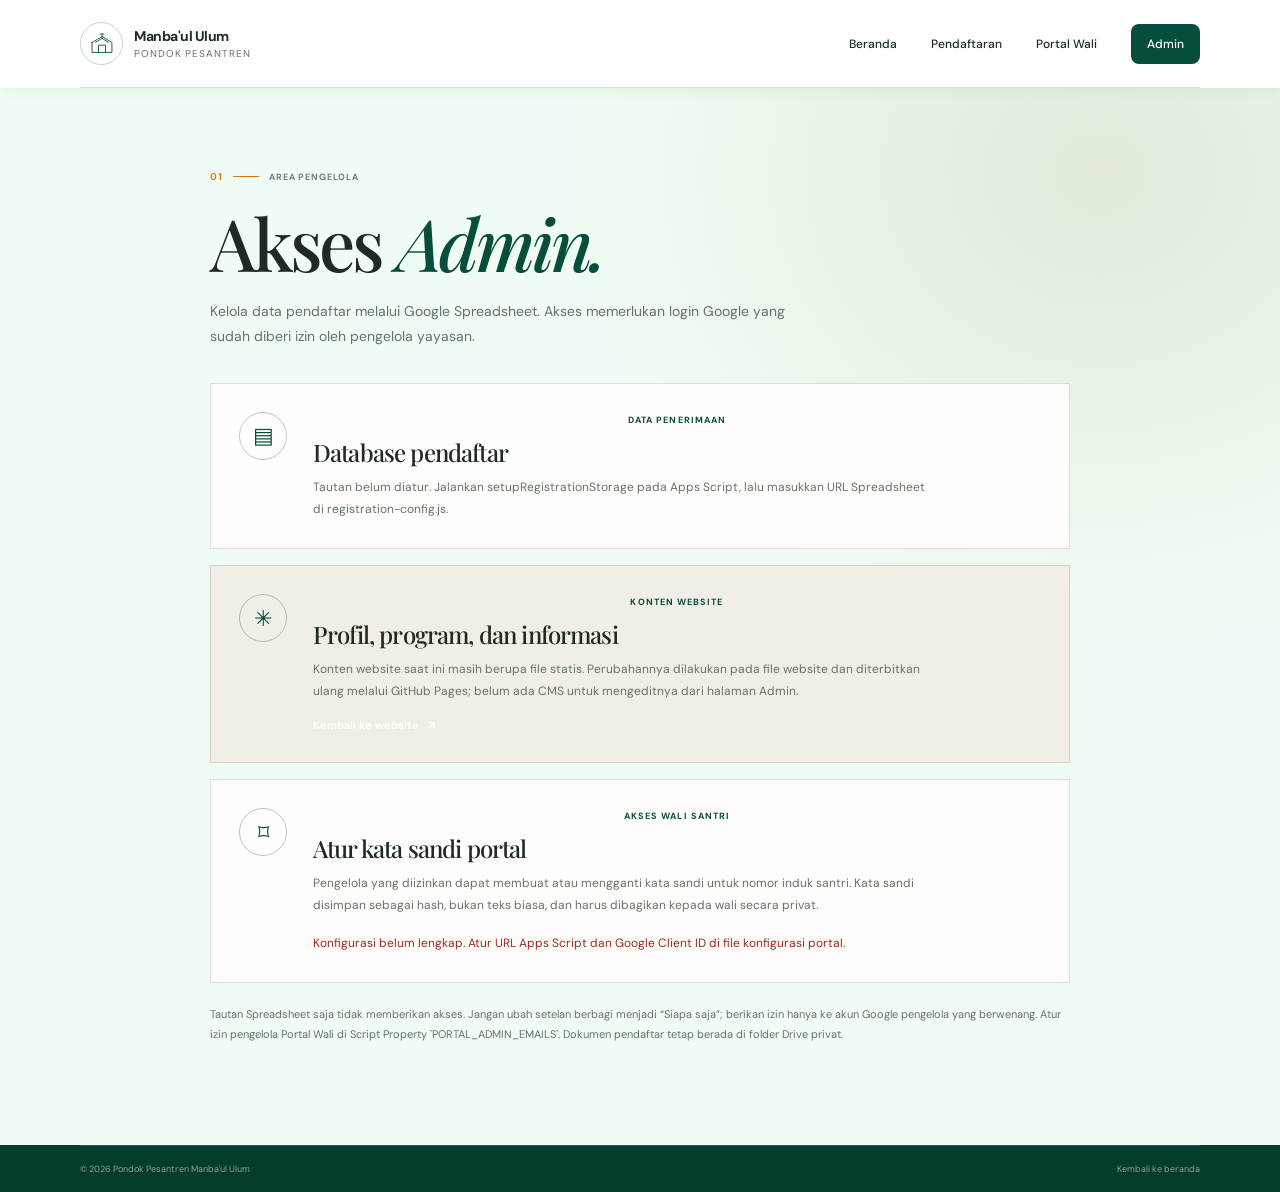
==== Pondok Pesantren Manba'ul Ulum Website/admin.html @ d31534c1 "Add files via upload" ====
<!doctype html>
<html lang="id">
  <head>
    <meta charset="UTF-8" />
    <meta name="viewport" content="width=device-width, initial-scale=1.0" />
    <meta
      name="description"
      content="Akses admin Pondok Pesantren Manba'ul Ulum melalui layanan Google yang privat."
    />
    <meta name="theme-color" content="#f7f5ee" />
    <title>Admin — Manba'ul Ulum</title>
    <link rel="stylesheet" href="styles.css" />
    <script src="registration-config.js"></script>
    <script src="portal-config.js"></script>
    <script src="admin.js" defer></script>
  </head>
  <body>
    <a class="skip-link" href="#konten">Langsung ke konten</a>
    <header class="site-header">
      <div class="container header-inner">
        <a class="brand" href="index.html" aria-label="Manba'ul Ulum — beranda">
          <span class="brand-mark" aria-hidden="true">
            <svg viewBox="0 0 48 48" fill="none">
              <path d="M7 21.5 24 11l17 10.5v17H7v-17Z" />
              <path d="M18 38.5V26h12v12.5M13 21l11-6.8L35 21" />
              <path d="M24 7v7M21 7h6" />
            </svg>
          </span>
          <span class="brand-copy">
            <strong>Manba'ul Ulum</strong>
            <span>Pondok Pesantren</span>
          </span>
        </a>
        <nav class="navigation admin-nav" aria-label="Navigasi utama">
          <a href="index.html">Beranda</a>
          <a href="pendaftaran.html">Pendaftaran</a>
          <a href="portal-wali.html">Portal Wali</a>
          <a class="nav-cta" href="admin.html" aria-current="page">Admin</a>
        </nav>
      </div>
    </header>

    <main id="konten" class="admin-page">
      <section class="container admin-content">
        <div class="section-label">
          <span>01</span>
          <span class="label-line"></span>
          <span>Area pengelola</span>
        </div>
        <h1>Akses <em>Admin.</em></h1>
        <p class="admin-intro">
          Kelola data pendaftar melalui Google Spreadsheet. Akses memerlukan
          login Google yang sudah diberi izin oleh pengelola yayasan.
        </p>

        <section class="admin-card" aria-labelledby="database-title">
          <div class="admin-card-icon" aria-hidden="true">▤</div>
          <div class="admin-card-copy">
            <p class="eyebrow">Data penerimaan</p>
            <h2 id="database-title">Database pendaftar</h2>
            <p id="database-status" aria-live="polite">
              Memeriksa konfigurasi tautan database…
            </p>
            <a
              id="database-link"
              class="button button-primary admin-button"
              target="_blank"
              rel="noopener noreferrer"
              hidden
            >
              Buka Google Spreadsheet <span aria-hidden="true">↗</span>
            </a>
          </div>
        </section>

        <section class="admin-card admin-card-muted" aria-labelledby="content-title">
          <div class="admin-card-icon" aria-hidden="true">✳</div>
          <div class="admin-card-copy">
            <p class="eyebrow">Konten website</p>
            <h2 id="content-title">Profil, program, dan informasi</h2>
            <p>
              Konten website saat ini masih berupa file statis. Perubahannya
              dilakukan pada file website dan diterbitkan ulang melalui GitHub
              Pages; belum ada CMS untuk mengeditnya dari halaman Admin.
            </p>
            <a class="text-link admin-back-link" href="index.html">
              Kembali ke website <span aria-hidden="true">↗</span>
            </a>
          </div>
        </section>

        <section class="admin-card" aria-labelledby="guardian-password-title">
          <div class="admin-card-icon" aria-hidden="true">⌑</div>
          <div class="admin-card-copy">
            <p class="eyebrow">Akses wali santri</p>
            <h2 id="guardian-password-title">Atur kata sandi portal</h2>
            <p>
              Pengelola yang diizinkan dapat membuat atau mengganti kata sandi
              untuk nomor induk santri. Kata sandi disimpan sebagai hash, bukan
              teks biasa, dan harus dibagikan kepada wali secara privat.
            </p>
            <p id="guardian-password-status" class="admin-password-status" aria-live="polite">
              Memeriksa konfigurasi akses pengelola…
            </p>
            <div id="guardian-password-google-button" class="portal-google-button"></div>
            <form id="guardian-password-form" class="portal-form" hidden>
              <label for="credential-student-id">Nomor induk santri</label>
              <input id="credential-student-id" name="studentId" type="text" maxlength="64" autocomplete="off" required />
              <label for="credential-guardian-email">Email wali yang sudah ditautkan</label>
              <input id="credential-guardian-email" name="guardianEmail" type="email" maxlength="254" autocomplete="email" required />
              <label for="credential-password">Kata sandi baru (minimal 12 karakter)</label>
              <input id="credential-password" name="password" type="password" minlength="12" maxlength="128" autocomplete="new-password" required />
              <label for="credential-password-confirm">Ulangi kata sandi baru</label>
              <input id="credential-password-confirm" name="passwordConfirm" type="password" minlength="12" maxlength="128" autocomplete="new-password" required />
              <button class="button button-primary" type="submit">Simpan kata sandi</button>
              <button id="guardian-password-logout" class="portal-text-button" type="button">Keluar dari pengaturan</button>
            </form>
          </div>
        </section>

        <p class="admin-security-note">
          Tautan Spreadsheet saja tidak memberikan akses. Jangan ubah setelan
          berbagi menjadi “Siapa saja”; berikan izin hanya ke akun Google
          pengelola yang berwenang. Atur izin pengelola Portal Wali di Script
          Property `PORTAL_ADMIN_EMAILS`. Dokumen pendaftar tetap berada di
          folder Drive privat.
        </p>
      </section>
    </main>

    <footer class="site-footer">
      <div class="container footer-bottom">
        <span>© <span id="current-year"></span> Pondok Pesantren Manba'ul Ulum</span>
        <a href="index.html">Kembali ke beranda</a>
      </div>
    </footer>
  </body>
</html>
---- Pondok Pesantren Manba'ul Ulum Website/styles.css ----
@import url("https://fonts.googleapis.com/css2?family=DM+Sans:wght@400;500;600;700&family=Playfair+Display:ital,wght@0,500;0,600;0,700;1,500;1,600&display=swap");

:root {
  color-scheme: light;
  --paper: #f0fdf4;
  --paper-deep: #e7f5eb;
  --ink: #1d2b24;
  --muted: #64736a;
  --green: #064e3b;
  --green-dark: #043d2d;
  --green-soft: #dcfce7;
  --gold: #d97706;
  --line: rgba(29, 43, 36, 0.15);
  --sans: "DM Sans", "Segoe UI", sans-serif;
  --serif: "Playfair Display", Georgia, serif;
  font-family: var(--sans);
  font-synthesis: none;
  text-rendering: optimizeLegibility;
}

* {
  box-sizing: border-box;
}

html {
  scroll-behavior: smooth;
  scroll-padding-top: 90px;
}

body {
  margin: 0;
  background: var(--paper);
  color: var(--ink);
  font-size: 15px;
  -webkit-font-smoothing: antialiased;
}

body,
button,
a {
  font-family: var(--sans);
}

a {
  color: inherit;
  text-decoration: none;
}

button {
  color: inherit;
}

.container {
  width: min(1120px, calc(100% - 64px));
  margin-inline: auto;
}

.skip-link,
.sr-only {
  position: absolute;
  width: 1px;
  height: 1px;
  padding: 0;
  margin: -1px;
  overflow: hidden;
  clip: rect(0, 0, 0, 0);
  white-space: nowrap;
  border: 0;
}

.skip-link:focus {
  z-index: 20;
  top: 12px;
  left: 12px;
  width: auto;
  height: auto;
  padding: 12px 16px;
  margin: 0;
  clip: auto;
  background: white;
}

.site-header {
  position: sticky;
  top: 0;
  z-index: 10;
  background: #fff;
  box-shadow: 0 2px 12px rgba(6, 78, 59, 0.06);
}

.header-inner {
  min-height: 88px;
  display: flex;
  align-items: center;
  justify-content: space-between;
  border-bottom: 1px solid var(--line);
}

.brand {
  display: inline-flex;
  align-items: center;
  gap: 11px;
}

.brand-mark {
  display: grid;
  width: 43px;
  height: 43px;
  place-items: center;
  border: 1px solid rgba(35, 75, 57, 0.25);
  border-radius: 50%;
  color: var(--green);
}

.brand-mark svg {
  width: 28px;
  stroke: currentColor;
  stroke-width: 1.5;
  stroke-linecap: round;
  stroke-linejoin: round;
}

.brand-copy {
  display: grid;
  gap: 2px;
}

.brand-copy strong {
  font-size: 14px;
  letter-spacing: -0.035em;
}

.brand-copy > span {
  color: var(--muted);
  font-size: 10px;
  letter-spacing: 0.09em;
  text-transform: uppercase;
}

.navigation {
  display: flex;
  align-items: center;
  gap: 34px;
  font-size: 12px;
  font-weight: 500;
}

.navigation > a:not(.nav-cta) {
  transition: color 180ms ease;
}

.navigation > a:not(.nav-cta):hover,
.text-link:hover {
  color: var(--gold);
}

.nav-cta {
  display: inline-flex;
  align-items: center;
  gap: 13px;
  padding: 12px 16px;
  border-radius: 8px;
  background: var(--green);
  color: white;
  transition: background 180ms ease;
}

.nav-cta:hover {
  background: var(--green-dark);
}

.button-primary:hover {
  background: #b45309;
}

.nav-cta span,
.button span {
  font-size: 16px;
}

.menu-toggle {
  display: none;
}

.hero {
  position: relative;
  min-height: 620px;
  overflow: hidden;
  background: var(--green);
  color: #fff;
}

.hero-pattern {
  position: absolute;
  inset: 0;
  opacity: 0.1;
  background-image: radial-gradient(#fff 1px, transparent 1px);
  background-size: 32px 32px;
  pointer-events: none;
}

.hero-layout {
  position: relative;
  display: grid;
  grid-template-columns: 1fr;
  align-items: center;
  min-height: 620px;
  padding-top: 30px;
  padding-bottom: 55px;
}

.hero-copy {
  position: relative;
  z-index: 1;
  max-width: 860px;
  margin-inline: auto;
  padding: 20px;
  text-align: center;
}

.eyebrow {
  display: flex;
  align-items: center;
  justify-content: center;
  gap: 9px;
  margin: 0 0 24px;
  color: var(--green);
  font-size: 10px;
  font-weight: 700;
  letter-spacing: 0.12em;
  text-transform: uppercase;
}

.eyebrow > span {
  width: 6px;
  height: 6px;
  border-radius: 50%;
  background: var(--gold);
}

h1,
h2,
h3,
p {
  margin-top: 0;
}

h1,
h2 {
  font-family: var(--serif);
  font-weight: 500;
  letter-spacing: -0.045em;
}

.hero h1 {
  margin-bottom: 23px;
  font-size: clamp(42px, 6vw, 72px);
  line-height: 1.04;
}

h1 em,
h2 em {
  color: var(--green);
  font-weight: 500;
}

.hero h1 em {
  color: #fbbf24;
}

.hero .eyebrow {
  color: #dcfce7;
}

.hero-description {
  max-width: 650px;
  margin-inline: auto;
  margin-bottom: 27px;
  color: rgba(255, 255, 255, 0.8);
  font-size: 16px;
  line-height: 1.85;
}

.hero-actions {
  display: flex;
  align-items: center;
  justify-content: center;
  gap: 25px;
}

.button {
  display: inline-flex;
  min-height: 47px;
  align-items: center;
  justify-content: center;
  gap: 21px;
  padding: 0 18px;
  border-radius: 999px;
  font-size: 11px;
  font-weight: 600;
  transition: background 180ms ease, color 180ms ease;
}

.button-primary {
  background: var(--gold);
  color: white;
}

.text-link {
  display: inline-flex;
  align-items: center;
  gap: 9px;
  font-size: 11px;
  font-weight: 600;
  color: #fff;
  transition: color 180ms ease;
}

.hero-note {
  display: flex;
  align-items: center;
  justify-content: center;
  gap: 12px;
  margin-top: 42px;
}

.note-icon {
  display: grid;
  width: 31px;
  height: 31px;
  place-items: center;
  border: 1px solid rgba(255, 255, 255, 0.3);
  border-radius: 50%;
  color: var(--gold);
  font-size: 15px;
}

.hero-note p {
  margin: 0;
  color: rgba(255, 255, 255, 0.72);
  font-family: var(--serif);
  font-size: 12px;
  font-style: italic;
}

.hero-art {
  display: none;
}

.art-sun {
  position: absolute;
  top: 21px;
  right: 68px;
  width: 112px;
  height: 112px;
  border: 1px solid rgba(200, 152, 78, 0.45);
  border-radius: 50%;
}

.art-sun::after {
  position: absolute;
  inset: 15px;
  border-radius: 50%;
  background: #e8ca91;
  content: "";
}

.art-arch {
  position: absolute;
  top: 32px;
  right: 48px;
  bottom: 40px;
  left: 25px;
  padding: 12px;
  border: 1px solid rgba(35, 75, 57, 0.4);
  border-bottom: 0;
  border-radius: 220px 220px 0 0;
}

.art-arch::before,
.art-arch::after {
  position: absolute;
  bottom: -1px;
  height: 1px;
  background: rgba(35, 75, 57, 0.4);
  content: "";
}

.art-arch::before {
  left: -26px;
  width: 67px;
}

.art-arch::after {
  right: -49px;
  width: 120px;
}

.arch-inner {
  position: relative;
  height: 100%;
  overflow: hidden;
  border-radius: 210px 210px 0 0;
  background: #e8e8d9;
}

.arch-sky {
  position: absolute;
  inset: 0;
  overflow: hidden;
  background: linear-gradient(180deg, #dfe7d7 0%, #efe8d4 70%, #e8d6ad 100%);
}

.sky-star {
  position: absolute;
  z-index: 1;
  color: #b98943;
}

.star-one {
  top: 19%;
  left: 23%;
  font-size: 12px;
}

.star-two {
  top: 29%;
  right: 23%;
  font-size: 8px;
}

.mosque {
  position: absolute;
  z-index: 2;
  right: 18%;
  bottom: 24%;
  left: 18%;
  height: 44%;
}

.dome {
  position: absolute;
  top: 5%;
  left: 32%;
  width: 36%;
  height: 43%;
  border-radius: 60% 60% 0 0;
  background: #52705b;
}

.dome::before {
  position: absolute;
  top: -13%;
  left: 48%;
  width: 2px;
  height: 14%;
  background: #52705b;
  content: "";
}

.dome::after {
  position: absolute;
  top: -20%;
  left: 39%;
  width: 20%;
  aspect-ratio: 1;
  border: 1.5px solid #52705b;
  border-radius: 50%;
  content: "";
}

.mosque-body {
  position: absolute;
  right: 6%;
  bottom: 0;
  left: 6%;
  height: 57%;
  background: #52705b;
}

.mosque-door {
  position: absolute;
  bottom: 0;
  left: 42%;
  width: 17%;
  height: 62%;
  border: 1px solid #d6d9bb;
  border-bottom: 0;
  border-radius: 50% 50% 0 0;
}

.mosque-window {
  position: absolute;
  top: 27%;
  left: 17%;
  width: 10%;
  height: 25%;
  border: 1px solid #d6d9bb;
  border-radius: 50% 50% 0 0;
}

.mosque-window.second {
  right: 17%;
  left: auto;
}

.minaret {
  position: absolute;
  z-index: 1;
  bottom: 0;
  width: 9%;
  height: 91%;
  background: #46634f;
}

.minaret::before {
  position: absolute;
  top: -14%;
  left: -25%;
  width: 150%;
  height: 16%;
  border-radius: 50% 50% 0 0;
  background: #46634f;
  content: "";
}

.minaret::after {
  position: absolute;
  top: -22%;
  left: 44%;
  width: 1px;
  height: 11%;
  background: #46634f;
  content: "";
}

.minaret-left {
  left: 2%;
}

.minaret-right {
  right: 2%;
  height: 76%;
}

.horizon {
  position: absolute;
  right: 0;
  bottom: 21%;
  left: 0;
  height: 1px;
  background: rgba(35, 75, 57, 0.24);
}

.hill {
  position: absolute;
  bottom: 0;
  width: 82%;
  height: 23%;
  border-radius: 55% 60% 0 0;
}

.hill-back {
  left: -20%;
  background: #b5c3a9;
  transform: rotate(-7deg);
}

.hill-front {
  right: -31%;
  bottom: -7%;
  width: 97%;
  height: 28%;
  background: #899d83;
  transform: rotate(7deg);
}

.art-book {
  position: absolute;
  z-index: 3;
  right: 11%;
  bottom: 6%;
  display: flex;
  width: 82px;
  height: 37px;
  justify-content: center;
  gap: 5px;
  padding: 8px 6px;
  border: 1px solid #9a7441;
  border-radius: 3px 3px 1px 1px;
  background: #d6b77c;
  transform: rotate(-9deg);
}

.art-book span {
  width: 1px;
  height: 100%;
  background: rgba(86, 65, 38, 0.5);
}

.art-caption {
  position: absolute;
  right: 0;
  bottom: 46px;
  display: flex;
  align-items: center;
  gap: 10px;
  padding: 12px 15px;
  border: 1px solid var(--line);
  background: var(--paper);
  font-family: var(--serif);
  font-size: 12px;
  font-style: italic;
}

.caption-star {
  color: var(--gold);
  font-size: 16px;
  font-style: normal;
}

.art-side-note {
  position: absolute;
  top: 148px;
  right: 4px;
  color: var(--muted);
  font-size: 8px;
  letter-spacing: 0.17em;
  writing-mode: vertical-rl;
}

.scroll-cue {
  position: absolute;
  right: max(32px, calc((100% - 1120px) / 2));
  bottom: 26px;
  display: flex;
  align-items: center;
  gap: 10px;
  color: rgba(255, 255, 255, 0.7);
  font-size: 9px;
  letter-spacing: 0.05em;
}

.scroll-cue span {
  width: 28px;
  height: 1px;
  background: var(--gold);
}

.section-pad {
  padding-block: 110px;
}

.intro {
  border-top: 1px solid var(--line);
  background: #fff;
}

.intro-layout {
  display: grid;
  grid-template-columns: 0.65fr 1.7fr 0.7fr;
  gap: 46px;
  align-items: start;
}

.section-label {
  display: flex;
  align-items: center;
  gap: 10px;
  color: var(--muted);
  font-size: 9px;
  font-weight: 600;
  letter-spacing: 0.1em;
  text-transform: uppercase;
}

.section-label > span:first-child {
  color: var(--gold);
  font-size: 10px;
}

.label-line {
  width: 26px;
  height: 1px;
  background: var(--gold);
}

.intro-content .eyebrow {
  margin-bottom: 20px;
  font-size: 9px;
  letter-spacing: 0.09em;
}

.intro-content h2,
.section-heading h2,
.daily h2,
.contact h2 {
  margin: 0;
  font-size: clamp(37px, 4vw, 52px);
  line-height: 1.13;
}

.intro-bottom {
  display: flex;
  align-items: end;
  justify-content: space-between;
  gap: 28px;
  margin-top: 29px;
}

.intro-bottom p,
.section-heading > p,
.daily-copy > p,
.contact-action > p {
  max-width: 500px;
  margin-bottom: 0;
  color: var(--muted);
  font-size: 13px;
  line-height: 1.9;
}

.round-link {
  flex: 0 0 43px;
  display: grid;
  width: 43px;
  height: 43px;
  place-items: center;
  border: 1px solid rgba(35, 75, 57, 0.35);
  border-radius: 50%;
  color: var(--green);
  transition: color 180ms ease, background 180ms ease;
}

.round-link:hover {
  background: var(--green);
  color: white;
}

.intro-aside {
  margin-top: 60px;
  padding-left: 20px;
  border-left: 1px solid var(--line);
}

.quote-mark {
  display: block;
  height: 30px;
  color: var(--gold);
  font-family: var(--serif);
  font-size: 47px;
  line-height: 1;
}

.intro-aside p {
  max-width: 160px;
  margin: 8px 0 19px;
  font-family: var(--serif);
  font-size: 18px;
  line-height: 1.45;
}

.aside-rule {
  display: block;
  width: 27px;
  height: 1px;
  margin-bottom: 10px;
  background: var(--gold);
}

.aside-caption {
  color: var(--muted);
  font-size: 9px;
}

.programs {
  background: var(--paper);
}

.section-heading {
  display: flex;
  align-items: end;
  justify-content: space-between;
  gap: 40px;
  margin-bottom: 48px;
}

.section-heading .section-label {
  margin-bottom: 22px;
}

.section-heading > p {
  max-width: 340px;
  padding-bottom: 5px;
}

.program-grid {
  display: grid;
  grid-template-columns: repeat(3, 1fr);
  gap: 22px;
}

.program-card {
  position: relative;
  min-height: 290px;
  padding: 23px 26px 28px;
  border: 1px solid rgba(6, 78, 59, 0.08);
  border-radius: 16px;
  background: #fff;
  box-shadow: 0 10px 25px rgba(6, 78, 59, 0.07);
  transition: transform 200ms ease, box-shadow 200ms ease;
}

.program-card:hover {
  transform: translateY(-4px);
  box-shadow: 0 16px 30px rgba(6, 78, 59, 0.12);
}

.card-topline {
  display: flex;
  align-items: center;
  justify-content: space-between;
  color: var(--gold);
  font-size: 10px;
}

.card-icon {
  font-size: 17px;
}

.program-symbol {
  position: relative;
  width: 59px;
  height: 50px;
  margin: 28px 0 19px;
}

.symbol-quran .book-page {
  position: absolute;
  bottom: 6px;
  width: 24px;
  height: 29px;
  border: 1px solid var(--green);
  border-radius: 2px 6px 0 0;
  background: #e6ddc9;
  transform: skewY(-9deg);
}

.symbol-quran .book-page:first-child {
  left: 7px;
  transform: skewY(9deg);
}

.symbol-quran .book-page:nth-child(2) {
  right: 7px;
}

.book-spine {
  position: absolute;
  bottom: 4px;
  left: 28px;
  width: 3px;
  height: 31px;
  background: var(--gold);
}

.symbol-study {
  border: 1px solid rgba(35, 75, 57, 0.6);
  border-radius: 50%;
}

.symbol-study::before,
.symbol-study::after {
  position: absolute;
  top: 24px;
  left: 0;
  width: 57px;
  height: 1px;
  background: var(--green);
  content: "";
}

.symbol-study::after {
  top: 24px;
  left: 28px;
  width: 1px;
  height: 26px;
}

.study-line {
  position: absolute;
  top: 13px;
  left: 17px;
  width: 24px;
  height: 1px;
  background: var(--gold);
}

.study-line:nth-child(2) {
  top: 19px;
  width: 29px;
}

.study-line:nth-child(3) {
  top: 31px;
  width: 20px;
}

.study-dot {
  position: absolute;
  top: 24px;
  left: 24px;
  width: 9px;
  height: 9px;
  border: 1px solid var(--green);
  border-radius: 50%;
  background: var(--paper);
}

.symbol-growth {
  border-bottom: 1px solid var(--green);
}

.growth-stem {
  position: absolute;
  bottom: 1px;
  left: 29px;
  width: 1px;
  height: 40px;
  background: var(--green);
}

.growth-leaf {
  position: absolute;
  width: 19px;
  height: 10px;
  border: 1px solid var(--green);
  border-radius: 100% 0 100% 0;
}

.leaf-left {
  top: 16px;
  left: 11px;
  transform: rotate(18deg);
}

.leaf-right {
  top: 8px;
  right: 10px;
  transform: rotate(-28deg) scaleX(-1);
}

.growth-ground {
  position: absolute;
  bottom: -4px;
  left: 16px;
  width: 27px;
  height: 1px;
  background: var(--gold);
}

.program-card h3 {
  margin-bottom: 10px;
  font-family: var(--serif);
  font-size: 19px;
  font-weight: 500;
  letter-spacing: -0.02em;
}

.program-card p {
  max-width: 280px;
  margin-bottom: 0;
  color: var(--muted);
  font-size: 11px;
  line-height: 1.8;
}

.card-arrow {
  position: absolute;
  right: 25px;
  bottom: 27px;
  color: var(--gold);
  font-size: 15px;
}

.content-note {
  margin: 13px 0 0;
  color: var(--muted);
  font-size: 10px;
  font-style: italic;
}

.daily {
  overflow: hidden;
  background: var(--green-dark);
  color: white;
}

.daily-layout {
  display: grid;
  grid-template-columns: 0.85fr 1.15fr;
  align-items: center;
  gap: 75px;
}

.section-label-light {
  color: rgba(255, 255, 255, 0.56);
}

.daily h2 {
  margin-top: 28px;
  color: white;
}

.daily h2 em {
  color: #d7bc87;
}

.daily-copy > p {
  max-width: 390px;
  margin: 22px 0 28px;
  color: rgba(255, 255, 255, 0.7);
}

.button-light {
  background: #e8d8b8;
  color: var(--green-dark);
}

.button-light:hover {
  background: white;
}

.daily-visual {
  position: relative;
  min-height: 375px;
  overflow: hidden;
  border: 1px solid rgba(255, 255, 255, 0.23);
  background: #365843;
}

.daily-circle {
  position: absolute;
  top: 13%;
  left: 22%;
  width: 230px;
  aspect-ratio: 1;
  border: 1px solid rgba(218, 203, 163, 0.35);
  border-radius: 50%;
}

.circle-two {
  top: 23%;
  left: 32%;
  width: 162px;
  border-color: rgba(218, 203, 163, 0.25);
}

.daily-sun {
  position: absolute;
  top: 25%;
  left: 42%;
  width: 61px;
  height: 61px;
  border-radius: 50%;
  background: #d2b879;
}

.daily-building {
  position: absolute;
  right: 17%;
  bottom: 21%;
  left: 17%;
  height: 38%;
}

.building-roof {
  position: absolute;
  top: 0;
  right: -7%;
  left: -7%;
  height: 19%;
  background: #d1bd90;
  clip-path: polygon(8% 0, 92% 0, 100% 100%, 0 100%);
}

.building-body {
  position: absolute;
  top: 17%;
  right: 0;
  bottom: 0;
  left: 0;
  display: flex;
  align-items: center;
  justify-content: space-evenly;
  background: #e7ddc6;
}

.building-window,
.building-door {
  display: block;
  width: 11%;
  height: 45%;
  border: 1px solid #52705b;
  border-radius: 50% 50% 0 0;
  background: #83947b;
}

.building-door {
  align-self: end;
  width: 14%;
  height: 65%;
  border-color: #52705b;
  background: #52705b;
}

.building-base {
  position: absolute;
  right: -4%;
  bottom: -8%;
  left: -4%;
  height: 9%;
  background: #c4b38d;
}

.daily-plant {
  position: absolute;
  bottom: 15%;
  width: 60px;
  height: 91px;
  border-bottom: 2px solid #c1bd8e;
}

.plant-left {
  left: 10%;
}

.plant-right {
  right: 9%;
  transform: scale(0.8);
}

.daily-plant i {
  position: absolute;
  bottom: 2px;
  left: 30px;
  width: 1px;
  height: 68px;
  background: #b5bd91;
  transform: rotate(8deg);
  transform-origin: bottom;
}

.daily-plant i::before,
.daily-plant i::after {
  position: absolute;
  top: 25%;
  left: -18px;
  width: 18px;
  height: 8px;
  border: 1px solid #b5bd91;
  border-radius: 100% 0 100% 0;
  content: "";
  transform: rotate(-24deg);
}

.daily-plant i::after {
  top: 47%;
  left: 1px;
  transform: rotate(55deg) scaleX(-1);
}

.daily-plant i:nth-child(2) {
  height: 55px;
  transform: rotate(-15deg);
}

.daily-plant i:nth-child(3) {
  height: 39px;
  transform: rotate(23deg);
}

.visual-caption {
  position: absolute;
  bottom: 17px;
  left: 20px;
  color: rgba(255, 255, 255, 0.64);
  font-size: 8px;
  letter-spacing: 0.14em;
}

.admissions {
  background: #f0eee5;
}

.admissions-heading {
  margin-bottom: 40px;
}

.admissions-cta {
  margin-top: 24px;
}

.admission-steps {
  border-top: 1px solid var(--line);
}

.step {
  display: grid;
  grid-template-columns: 85px 1fr 30px;
  align-items: center;
  gap: 20px;
  min-height: 102px;
  border-bottom: 1px solid var(--line);
  transition: padding 180ms ease;
}

.step:hover {
  padding-inline: 8px;
}

.step-number {
  color: var(--gold);
  font-size: 11px;
}

.step h3 {
  margin-bottom: 5px;
  font-family: var(--serif);
  font-size: 17px;
  font-weight: 500;
}

.step p {
  margin-bottom: 0;
  color: var(--muted);
  font-size: 11px;
}

.step-arrow {
  justify-self: end;
  color: var(--green);
  font-size: 17px;
}

.contact {
  position: relative;
  overflow: hidden;
  padding-block: 83px;
  background: #e4e6d9;
}

.contact-inner {
  position: relative;
  display: flex;
  align-items: center;
  justify-content: space-between;
  gap: 60px;
}

.contact .eyebrow {
  margin-bottom: 17px;
}

.contact h2 {
  font-size: clamp(39px, 4.4vw, 56px);
}

.contact-action {
  position: relative;
  z-index: 1;
  width: min(350px, 43%);
}

.contact-action > p {
  margin-bottom: 19px;
}

.contact-note {
  display: block;
  margin-top: 10px;
  color: var(--muted);
  font-size: 9px;
}

.contact-decoration {
  position: absolute;
  top: -90px;
  right: 17%;
  color: rgba(35, 75, 57, 0.06);
  font-size: 270px;
  line-height: 1;
}

.site-footer {
  background: var(--green-dark);
  color: white;
}

.footer-main {
  display: flex;
  align-items: center;
  justify-content: space-between;
  min-height: 135px;
}

.footer-brand .brand-mark {
  border-color: rgba(255, 255, 255, 0.3);
  color: #e2d2ad;
}

.footer-brand .brand-copy > span,
.footer-motto {
  color: rgba(255, 255, 255, 0.62);
}

.footer-motto {
  margin: 0;
  font-family: var(--serif);
  font-size: 14px;
  font-style: italic;
  line-height: 1.6;
}

.back-top {
  display: flex;
  align-items: center;
  gap: 14px;
  font-size: 10px;
}

.back-top span {
  display: grid;
  width: 32px;
  height: 32px;
  place-items: center;
  border: 1px solid rgba(255, 255, 255, 0.3);
  border-radius: 50%;
}

.footer-bottom {
  display: flex;
  justify-content: space-between;
  padding-block: 17px;
  border-top: 1px solid rgba(255, 255, 255, 0.15);
  color: rgba(255, 255, 255, 0.52);
  font-size: 9px;
}

@media (max-width: 900px) {
  .container {
    width: min(100% - 48px, 720px);
  }

  .navigation {
    gap: 20px;
  }

  .hero {
    min-height: 600px;
  }

  .hero-layout {
    min-height: 560px;
    grid-template-columns: 1fr;
  }

  .hero h1 {
    font-size: clamp(48px, 7vw, 67px);
  }

  .hero-art {
    height: 410px;
  }

  .art-arch {
    right: 20px;
    left: 10px;
  }

  .art-side-note {
    right: -14px;
  }

  .intro-layout {
    grid-template-columns: 1fr 2fr;
    gap: 35px;
  }

  .intro-aside {
    display: none;
  }

  .daily-layout {
    gap: 35px;
  }

  .daily-visual {
    min-height: 325px;
  }
}

@media (max-width: 680px) {
  html {
    scroll-padding-top: 72px;
  }

  .container {
    width: calc(100% - 40px);
  }

  .header-inner {
    min-height: 72px;
  }

  .brand-mark {
    width: 39px;
    height: 39px;
  }

  .brand-copy strong {
    font-size: 13px;
  }

  .menu-toggle {
    display: grid;
    width: 42px;
    height: 42px;
    align-content: center;
    justify-items: center;
    gap: 6px;
    border: 1px solid var(--line);
    background: transparent;
    cursor: pointer;
  }

  .menu-toggle > span:not(.sr-only) {
    width: 17px;
    height: 1px;
    background: var(--green);
    transition: transform 180ms ease;
  }

  .menu-toggle[aria-expanded="true"] > span:nth-last-child(2) {
    transform: translateY(3.5px) rotate(45deg);
  }

  .menu-toggle[aria-expanded="true"] > span:last-child {
    transform: translateY(-3.5px) rotate(-45deg);
  }

  .navigation {
    position: absolute;
    top: 72px;
    right: 0;
    left: 0;
    display: none;
    align-items: stretch;
    gap: 0;
    padding: 8px 20px 20px;
    border-bottom: 1px solid var(--line);
    background: #fff;
  }

  .navigation.is-open {
    display: flex;
    flex-direction: column;
  }

  .navigation > a:not(.nav-cta) {
    padding: 14px 0;
    border-bottom: 1px solid var(--line);
  }

  .nav-cta {
    justify-content: space-between;
    margin-top: 14px;
  }

  .hero {
    min-height: 0;
  }

  .hero-layout {
    display: flex;
    min-height: 0;
    flex-direction: column;
    align-items: stretch;
    padding-top: 64px;
    padding-bottom: 78px;
  }

  .hero-copy {
    padding: 0;
  }

  .eyebrow {
    margin-bottom: 19px;
    font-size: 9px;
  }

  .hero h1 {
    margin-bottom: 17px;
    font-size: clamp(36px, 10vw, 46px);
  }

  .hero-description {
    max-width: 360px;
    font-size: 13px;
  }

  .hero-actions {
    gap: 18px;
  }

  .button {
    min-height: 44px;
    gap: 12px;
    padding-inline: 14px;
    font-size: 10px;
  }

  .text-link {
    font-size: 10px;
  }

  .hero-note {
    margin-top: 29px;
  }

  .hero-art {
    width: min(100%, 400px);
    height: 375px;
    align-self: center;
    margin-top: 28px;
  }

  .art-arch {
    right: 35px;
    bottom: 22px;
    left: 10px;
  }

  .art-sun {
    right: 48px;
    width: 86px;
    height: 86px;
  }

  .art-caption {
    right: 0;
    bottom: 27px;
    padding: 9px 11px;
    font-size: 10px;
  }

  .art-side-note {
    top: 130px;
    right: 0;
    font-size: 7px;
  }

  .scroll-cue {
    right: 20px;
    bottom: 22px;
    font-size: 8px;
  }

  .section-pad {
    padding-block: 76px;
  }

  .intro-layout {
    grid-template-columns: 1fr;
    gap: 27px;
  }

  .intro-content .eyebrow {
    margin-bottom: 14px;
    font-size: 8px;
  }

  .intro-content h2,
  .section-heading h2,
  .daily h2,
  .contact h2 {
    font-size: clamp(36px, 10vw, 48px);
  }

  .intro-bottom {
    align-items: start;
    gap: 16px;
    margin-top: 20px;
  }

  .intro-bottom p,
  .section-heading > p,
  .daily-copy > p,
  .contact-action > p {
    font-size: 12px;
  }

  .round-link {
    flex-basis: 38px;
    width: 38px;
    height: 38px;
  }

  .section-heading {
    display: block;
    margin-bottom: 30px;
  }

  .section-heading .section-label {
    margin-bottom: 18px;
  }

  .section-heading > p {
    max-width: 420px;
    margin-top: 17px;
  }

  .program-grid {
    grid-template-columns: 1fr;
  }

  .program-card {
    min-height: 250px;
    padding: 19px 21px 24px;
  }

  .program-symbol {
    margin-top: 18px;
    margin-bottom: 13px;
  }

  .program-card h3 {
    font-size: 18px;
  }

  .daily-layout {
    grid-template-columns: 1fr;
    gap: 38px;
  }

  .daily h2 {
    margin-top: 22px;
  }

  .daily-visual {
    min-height: 300px;
  }

  .daily-building {
    right: 14%;
    left: 14%;
  }

  .step {
    grid-template-columns: 38px 1fr 20px;
    gap: 12px;
    min-height: 100px;
  }

  .step h3 {
    font-size: 15px;
  }

  .step p {
    max-width: 270px;
    font-size: 10px;
    line-height: 1.7;
  }

  .contact {
    padding-block: 67px;
  }

  .contact-inner {
    display: block;
  }

  .contact-action {
    width: min(100%, 370px);
    margin-top: 24px;
  }

  .contact-decoration {
    top: 21px;
    right: -50px;
    font-size: 180px;
  }

  .footer-main {
    min-height: 0;
    flex-wrap: wrap;
    gap: 25px;
    padding-block: 30px;
  }

  .footer-motto {
    width: 100%;
    order: 1;
    font-size: 13px;
  }

  .back-top {
    gap: 8px;
    font-size: 9px;
  }

  .footer-bottom {
    gap: 15px;
    font-size: 8px;
  }
}

@media (prefers-reduced-motion: reduce) {
  *,
  *::before,
  *::after {
    scroll-behavior: auto !important;
    transition-duration: 0.01ms !important;
  }
}

.admin-page {
  min-height: calc(100vh - 224px);
  padding-block: 82px 100px;
  background:
    radial-gradient(ellipse at 86% 8%, rgba(216, 223, 201, 0.62), transparent 34%),
    var(--paper);
}

.admin-content {
  max-width: 860px;
}

.admin-content > .section-label {
  margin-bottom: 22px;
}

.admin-content > h1 {
  margin: 0;
  font-size: clamp(48px, 7vw, 72px);
  line-height: 1.05;
}

.admin-content > h1 em {
  color: var(--green);
  font-weight: 500;
}

.admin-intro {
  max-width: 580px;
  margin: 18px 0 34px;
  color: var(--muted);
  font-size: 14px;
  line-height: 1.8;
}

.admin-card {
  display: grid;
  grid-template-columns: 52px 1fr;
  gap: 22px;
  padding: 28px;
  border: 1px solid var(--line);
  background: #fffefa;
}

.admin-card + .admin-card {
  margin-top: 16px;
}

.admin-card-muted {
  background: #f0eee5;
}

.admin-card-icon {
  display: grid;
  width: 48px;
  height: 48px;
  place-items: center;
  border: 1px solid rgba(35, 75, 57, 0.3);
  border-radius: 50%;
  color: var(--green);
  font-size: 22px;
}

.admin-card-copy .eyebrow {
  margin: 2px 0 10px;
  font-size: 9px;
}

.admin-card-copy h2 {
  margin: 0 0 9px;
  font-family: var(--serif);
  font-size: 24px;
  font-weight: 500;
  letter-spacing: -0.035em;
}

.admin-card-copy > p:not(.eyebrow) {
  max-width: 620px;
  margin: 0;
  color: var(--muted);
  font-size: 12px;
  line-height: 1.8;
}

.admin-button {
  width: fit-content;
  margin-top: 20px;
}

.admin-button[hidden] {
  display: none;
}

.admin-back-link {
  margin-top: 16px;
}

.admin-security-note {
  margin: 22px 0 0;
  color: var(--muted);
  font-size: 11px;
  line-height: 1.8;
}

.admin-error {
  color: #a12622 !important;
}

@media (max-width: 680px) {
  .admin-nav,
  .portal-nav {
    position: static;
    display: flex;
    flex-direction: row;
    align-items: center;
    gap: 8px;
    padding: 0;
    border: 0;
    background: transparent;
  }

  .admin-nav > a:not(.nav-cta) {
    padding: 10px 0;
    border: 0;
    font-size: 10px;
  }

  .admin-nav > a:first-child {
    display: none;
  }

  .admin-nav .nav-cta {
    gap: 0;
    margin: 0;
    padding: 10px;
    font-size: 10px;
  }

  .portal-nav > a:first-child {
    display: none;
  }

  .portal-nav > a:not(.nav-cta) {
    padding: 10px 0;
    border: 0;
    font-size: 9px;
  }

  .portal-nav .nav-cta {
    gap: 0;
    margin: 0;
    padding: 10px;
    font-size: 9px;
  }

  .admin-page {
    min-height: calc(100vh - 170px);
    padding-block: 62px 76px;
  }

  .admin-card {
    grid-template-columns: 38px 1fr;
    gap: 14px;
    padding: 20px 16px;
  }

  .admin-card-icon {
    width: 36px;
    height: 36px;
    font-size: 17px;
  }

  .admin-card-copy h2 {
    font-size: 20px;
  }
}

.portal-page {
  min-height: calc(100vh - 180px);
  padding-block: 74px 96px;
  background:
    radial-gradient(ellipse at 86% 6%, rgba(216, 223, 201, 0.62), transparent 34%),
    var(--paper);
}

.portal-content {
  max-width: 960px;
}

.portal-content > .section-label {
  margin-bottom: 22px;
}

.portal-content > h1 {
  margin: 0;
  font-size: clamp(42px, 6vw, 66px);
  line-height: 1.08;
}

.portal-content > h1 em {
  color: var(--green);
  font-weight: 500;
}

.portal-intro {
  max-width: 620px;
  margin: 18px 0 30px;
  color: var(--muted);
  font-size: 14px;
  line-height: 1.8;
}

.portal-notice {
  margin: 0 0 20px;
  padding: 14px 18px;
  border: 1px solid rgba(6, 78, 59, 0.2);
  border-radius: 8px;
  background: rgba(255, 254, 250, 0.85);
  color: var(--green);
  font-size: 12px;
  line-height: 1.7;
}

.portal-notice[hidden] {
  display: none;
}

.portal-notice-error {
  border-color: rgba(161, 38, 34, 0.25);
  color: #a12622;
}

.portal-card {
  min-width: 0;
  padding: 26px;
  border: 1px solid var(--line);
  border-radius: 10px;
  background: #fffefa;
  box-shadow: 0 10px 30px rgba(6, 78, 59, 0.04);
}

.portal-login {
  max-width: 560px;
}

.portal-login-help {
  margin: 14px 0 0;
  color: var(--muted);
  font-size: 11px;
  line-height: 1.7;
}

.admin-password-status {
  margin-top: 16px !important;
}

.portal-form[hidden] {
  display: none;
}

.portal-section-heading h2,
.portal-card > h2,
.portal-welcome h2 {
  margin: 0 0 10px;
  font-family: var(--serif);
  font-size: 26px;
  font-weight: 500;
  letter-spacing: -0.035em;
}

.portal-section-heading > p:last-child {
  margin: 0;
  color: var(--muted);
  font-size: 12px;
  line-height: 1.7;
}

.portal-form {
  display: grid;
  gap: 10px;
  margin-top: 20px;
}

.portal-form label,
.portal-picker label {
  color: var(--ink);
  font-size: 12px;
  font-weight: 600;
}

.portal-form input,
.portal-form select,
.portal-form textarea,
.portal-picker select {
  width: 100%;
  min-height: 44px;
  padding: 11px 12px;
  border: 1px solid var(--line);
  border-radius: 6px;
  background: white;
  color: var(--ink);
  font: inherit;
  font-size: 13px;
}

.portal-form textarea {
  min-height: 112px;
  resize: vertical;
}

.portal-form input:focus,
.portal-form select:focus,
.portal-form textarea:focus,
.portal-picker select:focus {
  outline: 2px solid rgba(6, 78, 59, 0.25);
  border-color: var(--green);
}

.portal-form .button {
  justify-content: center;
  min-height: 44px;
  margin-top: 8px;
  border: 0;
  cursor: pointer;
  font-size: 12px;
}

.portal-form .button:disabled {
  cursor: wait;
  opacity: 0.65;
}

.portal-text-button {
  justify-self: start;
  padding: 6px 0;
  border: 0;
  background: transparent;
  color: var(--green);
  cursor: pointer;
  font-size: 12px;
  text-decoration: underline;
  text-underline-offset: 3px;
}

.portal-google-button {
  min-height: 44px;
  margin-top: 20px;
}

.portal-app {
  display: grid;
  gap: 16px;
}

.portal-app[hidden],
.portal-student-data[hidden] {
  display: none;
}

.portal-welcome {
  display: flex;
  align-items: center;
  justify-content: space-between;
  gap: 18px;
}

.portal-welcome h2 {
  overflow-wrap: anywhere;
}

.portal-welcome .eyebrow,
.portal-card > .eyebrow {
  margin: 0 0 9px;
  font-size: 9px;
}

.portal-muted {
  margin: 0;
  color: var(--muted);
  font-size: 12px;
  line-height: 1.7;
}

.portal-outline-button {
  flex: 0 0 auto;
  padding: 10px 14px;
  border: 1px solid var(--line);
  border-radius: 6px;
  background: transparent;
  color: var(--green);
  cursor: pointer;
  font-size: 11px;
}

.portal-outline-button:hover {
  background: var(--green-soft);
}

.portal-picker {
  display: grid;
  grid-template-columns: minmax(120px, 180px) minmax(180px, 1fr);
  align-items: center;
  gap: 16px;
  padding-block: 16px;
}

.portal-grid {
  display: grid;
  grid-template-columns: repeat(2, minmax(0, 1fr));
  gap: 16px;
}

.portal-card > h2 {
  margin-bottom: 16px;
}

.portal-list {
  display: grid;
  gap: 10px;
}

.portal-record {
  padding: 13px 0;
  border-top: 1px solid var(--line);
}

.portal-record h3 {
  margin: 0 0 5px;
  font-size: 13px;
  font-weight: 600;
}

.portal-record-detail,
.portal-empty {
  margin: 3px 0 0;
  color: var(--muted);
  font-size: 11px;
  line-height: 1.7;
  overflow-wrap: anywhere;
  white-space: pre-wrap;
}

.portal-empty {
  padding-block: 10px;
}

.portal-messages {
  display: grid;
}

.portal-history-title {
  margin: 26px 0 4px;
  font-family: var(--serif);
  font-size: 19px;
  font-weight: 500;
}

@media (max-width: 680px) {
  .portal-page {
    min-height: calc(100vh - 170px);
    padding-block: 56px 72px;
  }

  .portal-grid {
    grid-template-columns: minmax(0, 1fr);
  }

  .portal-card {
    padding: 21px 18px;
  }

  .portal-picker {
    grid-template-columns: minmax(0, 1fr);
    gap: 9px;
  }

  .portal-welcome {
    align-items: flex-start;
  }
}
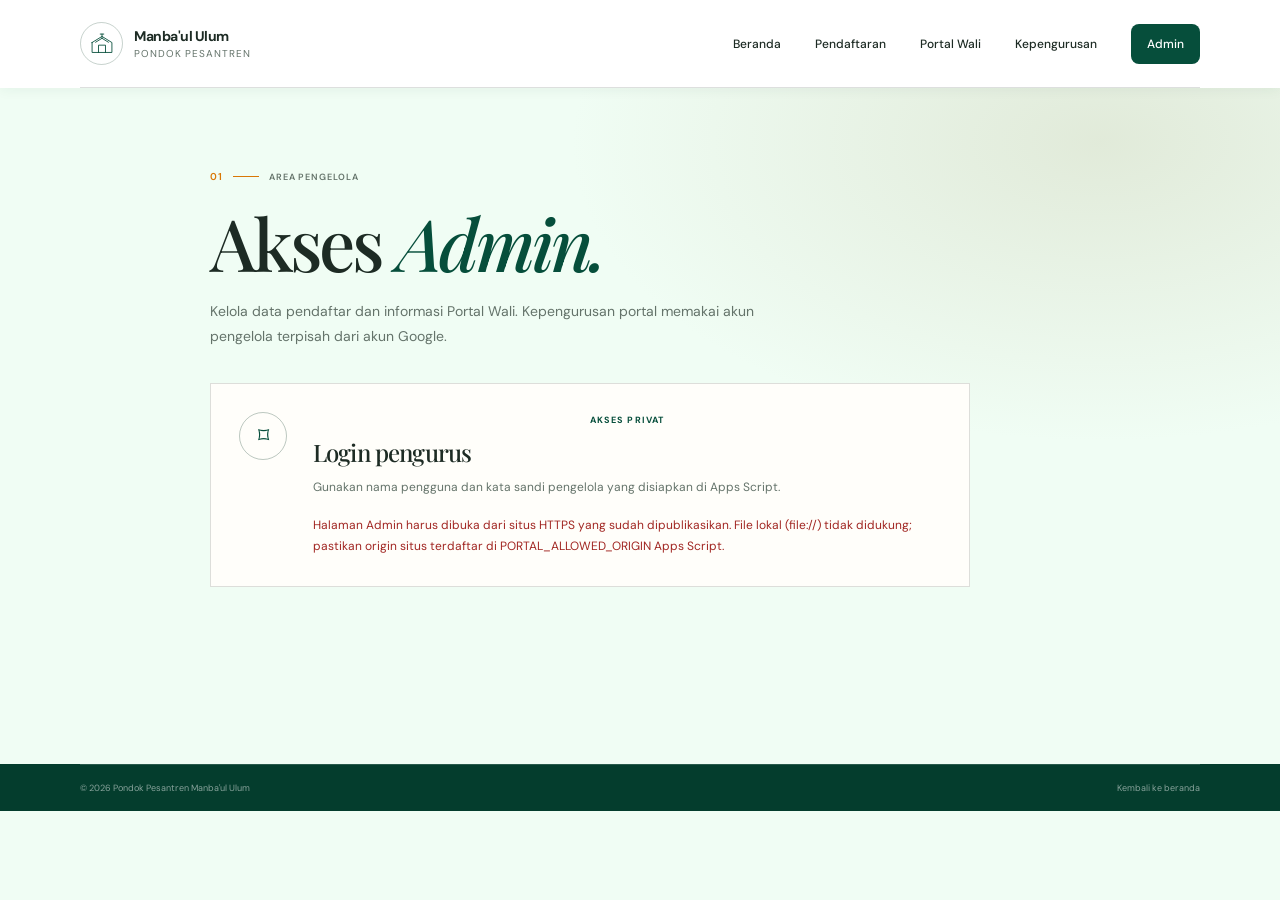
==== commit 42f24e1e: "Add files via upload" ====
--- a/Pondok Pesantren Manba'ul Ulum Website/admin.html
+++ b/Pondok Pesantren Manba'ul Ulum Website/admin.html
@@ -35,6 +35,7 @@
           <a href="index.html">Beranda</a>
           <a href="pendaftaran.html">Pendaftaran</a>
           <a href="portal-wali.html">Portal Wali</a>
+          <a href="#kepengurusan">Kepengurusan</a>
           <a class="nav-cta" href="admin.html" aria-current="page">Admin</a>
         </nav>
       </div>
@@ -49,10 +50,30 @@
         </div>
         <h1>Akses <em>Admin.</em></h1>
         <p class="admin-intro">
-          Kelola data pendaftar melalui Google Spreadsheet. Akses memerlukan
-          login Google yang sudah diberi izin oleh pengelola yayasan.
+          Kelola data pendaftar dan informasi Portal Wali. Kepengurusan portal
+          memakai akun pengelola terpisah dari akun Google.
         </p>
 
+        <section id="admin-login-panel" class="admin-card admin-login-panel" aria-labelledby="admin-login-title">
+          <div class="admin-card-icon" aria-hidden="true">⌑</div>
+          <div class="admin-card-copy">
+            <p class="eyebrow">Akses privat</p>
+            <h2 id="admin-login-title">Login pengurus</h2>
+            <p>Gunakan nama pengguna dan kata sandi pengelola yang disiapkan di Apps Script.</p>
+            <p id="admin-login-status" class="admin-password-status" aria-live="polite">
+              Menyiapkan login pengurus…
+            </p>
+            <form id="admin-login-form" class="portal-form">
+              <label for="admin-username">Nama pengguna</label>
+              <input id="admin-username" name="username" type="text" autocomplete="username" maxlength="64" required />
+              <label for="admin-password">Kata sandi pengurus</label>
+              <input id="admin-password" name="password" type="password" autocomplete="current-password" maxlength="128" required />
+              <button class="button button-primary" type="submit">Masuk sebagai pengurus</button>
+            </form>
+          </div>
+        </section>
+
+        <div id="admin-tools" hidden>
         <section class="admin-card" aria-labelledby="database-title">
           <div class="admin-card-icon" aria-hidden="true">▤</div>
           <div class="admin-card-copy">
@@ -100,9 +121,8 @@
               teks biasa, dan harus dibagikan kepada wali secara privat.
             </p>
             <p id="guardian-password-status" class="admin-password-status" aria-live="polite">
-              Memeriksa konfigurasi akses pengelola…
+              Buat atau ganti kata sandi wali yang sudah terhubung ke santri.
             </p>
-            <div id="guardian-password-google-button" class="portal-google-button"></div>
             <form id="guardian-password-form" class="portal-form" hidden>
               <label for="credential-student-id">Nomor induk santri</label>
               <input id="credential-student-id" name="studentId" type="text" maxlength="64" autocomplete="off" required />
@@ -113,18 +133,59 @@
               <label for="credential-password-confirm">Ulangi kata sandi baru</label>
               <input id="credential-password-confirm" name="passwordConfirm" type="password" minlength="12" maxlength="128" autocomplete="new-password" required />
               <button class="button button-primary" type="submit">Simpan kata sandi</button>
-              <button id="guardian-password-logout" class="portal-text-button" type="button">Keluar dari pengaturan</button>
             </form>
           </div>
         </section>
 
+        <section id="kepengurusan" class="admin-management admin-card" aria-labelledby="management-title">
+          <div class="admin-card-icon" aria-hidden="true">▦</div>
+          <div class="admin-card-copy">
+            <p class="eyebrow">Kelola Portal Wali</p>
+            <h2 id="management-title">Kepengurusan</h2>
+            <p>
+              Kelola data santri dan wali, presensi, tagihan, akademik,
+              pengumuman, serta balasan pesan. Perubahan hanya dapat dilakukan
+              setelah login sebagai pengelola. Konten halaman publik website
+              tidak termasuk menu ini.
+            </p>
+            <p id="management-status" class="admin-password-status" aria-live="polite">Data portal siap dikelola.</p>
+            <div id="admin-portal-management" hidden>
+              <div class="admin-management-toolbar">
+                <label for="management-entity">Jenis informasi</label>
+                <select id="management-entity">
+                  <option value="students">Data santri</option>
+                  <option value="guardians">Akses wali</option>
+                  <option value="attendance">Presensi</option>
+                  <option value="payments">Tagihan dan pembayaran</option>
+                  <option value="grades">Akademik</option>
+                  <option value="announcements">Pengumuman</option>
+                  <option value="messages">Pesan wali</option>
+                </select>
+                <button id="management-add" class="button button-primary" type="button">Tambah data</button>
+                <button id="management-refresh" class="portal-outline-button" type="button">Muat ulang</button>
+                <button id="admin-portal-logout" class="portal-outline-button" type="button">Keluar</button>
+              </div>
+              <div id="management-list" class="admin-record-list" aria-live="polite"></div>
+              <form id="management-form" class="portal-form admin-management-form" hidden>
+                <h3 id="management-form-title"></h3>
+                <div id="management-fields" class="admin-management-fields"></div>
+                <div class="admin-management-actions">
+                  <button class="button button-primary" type="submit">Simpan</button>
+                  <button id="management-cancel" class="portal-outline-button" type="button">Batal</button>
+                </div>
+              </form>
+            </div>
+          </div>
+        </section>
+
         <p class="admin-security-note">
-          Tautan Spreadsheet saja tidak memberikan akses. Jangan ubah setelan
-          berbagi menjadi “Siapa saja”; berikan izin hanya ke akun Google
-          pengelola yang berwenang. Atur izin pengelola Portal Wali di Script
-          Property `PORTAL_ADMIN_EMAILS`. Dokumen pendaftar tetap berada di
-          folder Drive privat.
+          Login nama pengguna dan kata sandi mengelola menu Portal Wali, bukan
+          akun Google. Membuka Google Spreadsheet pendaftar tetap mengikuti izin
+          berbagi Google pada dokumen tersebut. Jangan ubah setelan berbagi
+          menjadi “Siapa saja”; dokumen pendaftar tetap berada di folder Drive
+          privat.
         </p>
+        </div>
       </section>
     </main>
 
--- a/Pondok Pesantren Manba'ul Ulum Website/styles.css
+++ b/Pondok Pesantren Manba'ul Ulum Website/styles.css
@@ -1898,6 +1898,37 @@
   .admin-card-copy h2 {
     font-size: 20px;
   }
+
+  .admin-management {
+    grid-template-columns: 36px minmax(0, 1fr);
+    gap: 14px;
+  }
+
+  .admin-management-toolbar {
+    grid-template-columns: minmax(0, 1fr) minmax(0, 1fr);
+  }
+
+  .admin-management-toolbar select {
+    grid-column: 1 / -1;
+  }
+
+  .admin-management-toolbar .button,
+  .admin-management-toolbar .portal-outline-button {
+    width: 100%;
+    justify-content: center;
+  }
+
+  .admin-record {
+    flex-direction: column;
+  }
+
+  .admin-management-fields {
+    grid-template-columns: minmax(0, 1fr);
+  }
+
+  .admin-management-field-wide {
+    grid-column: auto;
+  }
 }
 
 .portal-page {
@@ -1977,6 +2008,180 @@
 
 .admin-password-status {
   margin-top: 16px !important;
+}
+
+.admin-management {
+  display: grid;
+  grid-template-columns: 52px minmax(0, 1fr);
+  gap: 22px;
+  margin-top: 16px;
+}
+
+.admin-tools-hidden,
+#admin-tools[hidden] {
+  display: none;
+}
+
+.admin-login-panel {
+  max-width: 760px;
+}
+
+.admin-management-toolbar {
+  display: grid;
+  grid-template-columns: minmax(150px, 1fr) auto auto;
+  align-items: end;
+  gap: 10px;
+  margin-top: 20px;
+}
+
+.admin-management-toolbar label {
+  grid-column: 1 / -1;
+  color: var(--ink);
+  font-size: 12px;
+  font-weight: 600;
+}
+
+.admin-management-toolbar select,
+.admin-management-field input,
+.admin-management-field select,
+.admin-management-field textarea {
+  width: 100%;
+  min-height: 44px;
+  padding: 11px 12px;
+  border: 1px solid var(--line);
+  border-radius: 6px;
+  background: white;
+  color: var(--ink);
+  font: inherit;
+  font-size: 13px;
+}
+
+.admin-management-toolbar .button {
+  min-height: 44px;
+  border: 0;
+  cursor: pointer;
+  font-size: 12px;
+}
+
+.admin-record-list {
+  display: grid;
+  gap: 12px;
+  margin-top: 20px;
+}
+
+.admin-record {
+  display: flex;
+  align-items: flex-start;
+  justify-content: space-between;
+  gap: 18px;
+  padding: 16px;
+  border: 1px solid var(--line);
+  border-radius: 8px;
+  background: #fffefa;
+}
+
+.admin-record-copy {
+  min-width: 0;
+}
+
+.admin-record-copy h3 {
+  margin: 0 0 7px;
+  font-size: 13px;
+  font-weight: 600;
+  line-height: 1.6;
+  overflow-wrap: anywhere;
+}
+
+.admin-record-copy p {
+  margin: 5px 0 0;
+  color: var(--muted);
+  font-size: 11px;
+  line-height: 1.7;
+  overflow-wrap: anywhere;
+  white-space: pre-wrap;
+}
+
+.admin-record-actions,
+.admin-management-actions {
+  display: flex;
+  flex: 0 0 auto;
+  flex-wrap: wrap;
+  gap: 8px;
+}
+
+.admin-record-actions .portal-outline-button,
+.admin-management-actions .portal-outline-button {
+  min-height: 38px;
+}
+
+.admin-delete-button {
+  border-color: rgba(161, 38, 34, 0.3);
+  color: #a12622;
+}
+
+.admin-management-form {
+  margin-top: 22px;
+  padding: 20px;
+  border: 1px solid var(--line);
+  border-radius: 8px;
+  background: #f7f5ee;
+}
+
+.admin-management-form h3 {
+  margin: 0;
+  font-family: var(--serif);
+  font-size: 20px;
+  font-weight: 500;
+}
+
+.admin-management-fields {
+  display: grid;
+  grid-template-columns: repeat(2, minmax(0, 1fr));
+  gap: 12px;
+}
+
+.admin-management-field {
+  display: grid;
+  gap: 7px;
+}
+
+.admin-management-field-wide {
+  grid-column: 1 / -1;
+}
+
+.admin-management-field label {
+  color: var(--ink);
+  font-size: 12px;
+  font-weight: 600;
+}
+
+.admin-management-field textarea {
+  min-height: 100px;
+  resize: vertical;
+}
+
+.admin-management-field input:focus,
+.admin-management-field select:focus,
+.admin-management-field textarea:focus,
+.admin-management-toolbar select:focus {
+  outline: 2px solid rgba(6, 78, 59, 0.25);
+  border-color: var(--green);
+}
+
+.admin-management-actions {
+  align-items: center;
+}
+
+.admin-management-actions .button {
+  min-height: 44px;
+  border: 0;
+  cursor: pointer;
+  font-size: 12px;
+}
+
+.admin-management-actions .button:disabled {
+  cursor: wait;
+  opacity: 0.65;
 }
 
 .portal-form[hidden] {
